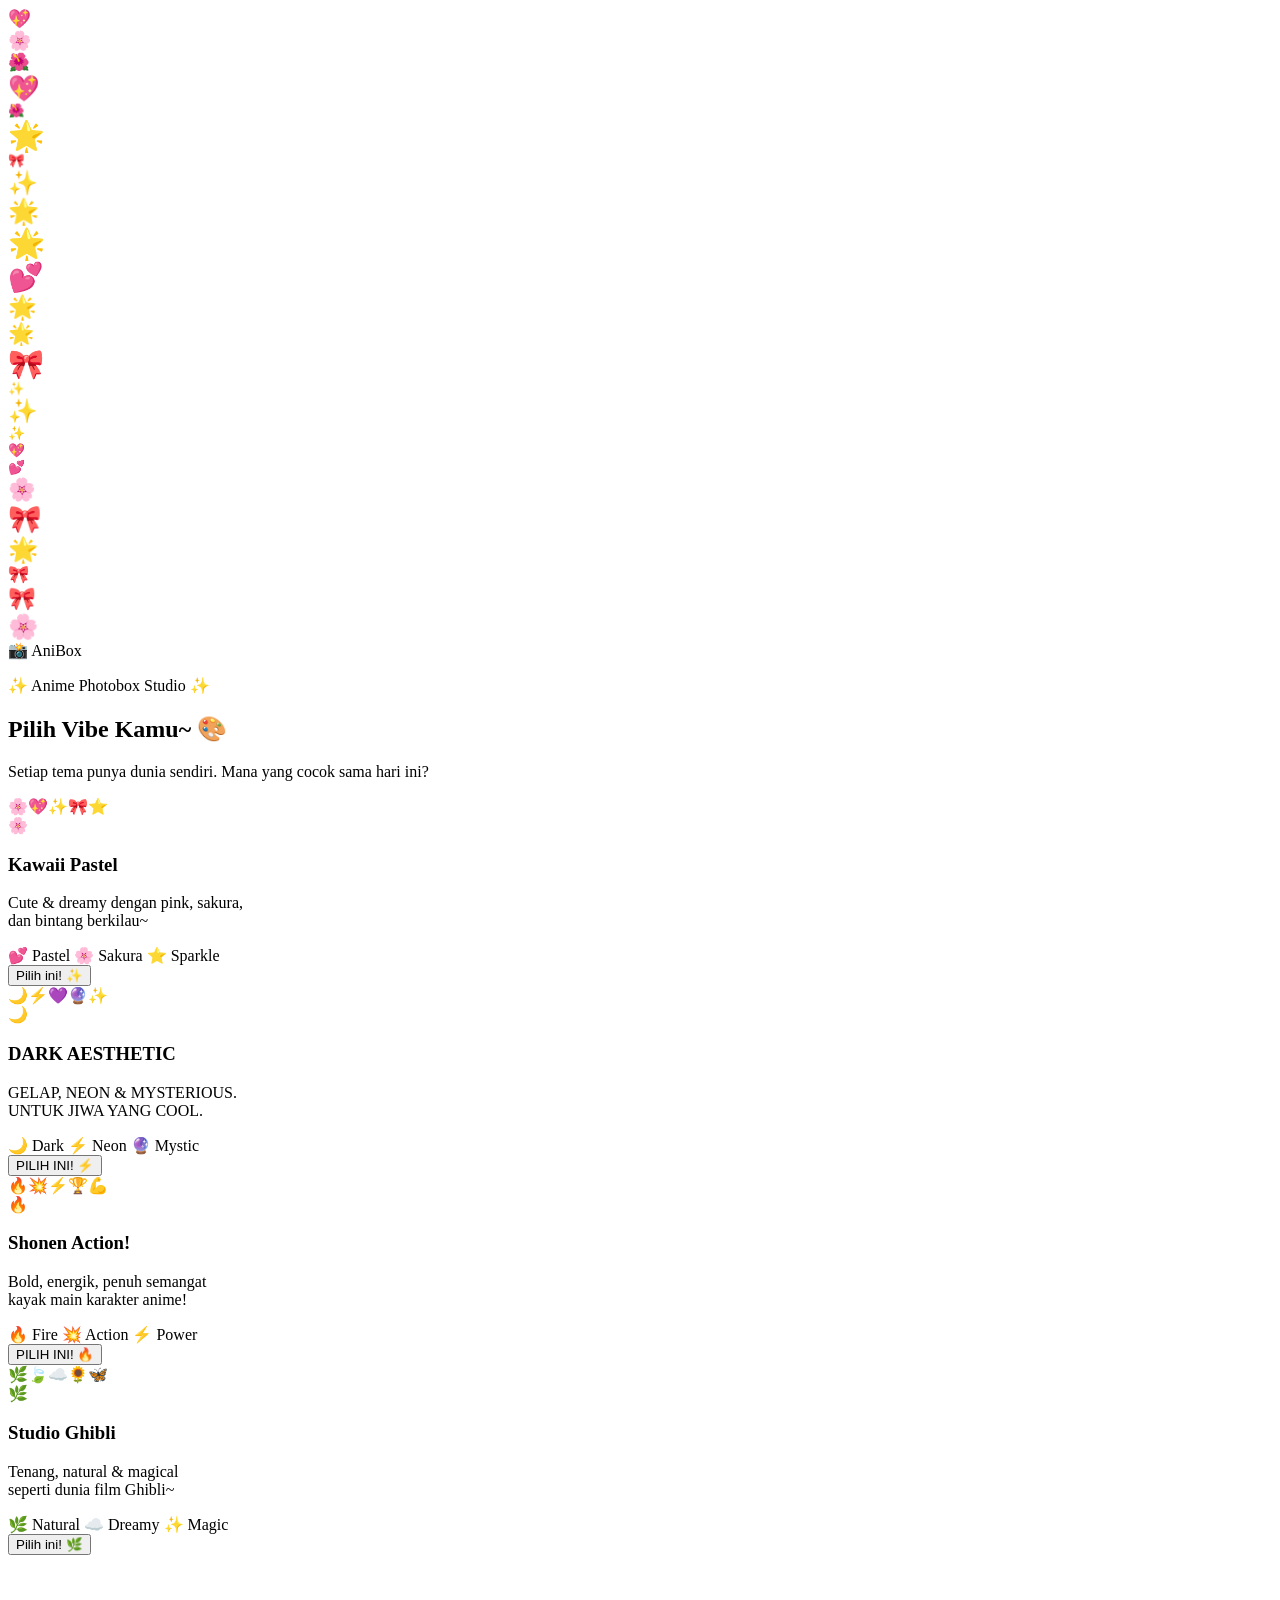
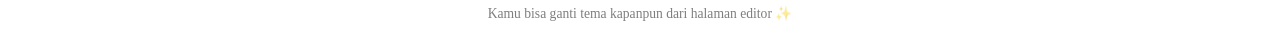
==== index.html @ 1626a088 "update photobox web" ====
<!DOCTYPE html>
<html lang="id">
<head>
  <meta charset="UTF-8">
  <meta name="viewport" content="width=device-width, initial-scale=1.0">
  <title>AniBox ✨ Anime Photobox Studio</title>
  <link rel="stylesheet" href="css/style.css">
</head>
<body>

  <!-- Floating particles background -->
  <div class="particles-bg" id="particles"></div>

  <div class="landing-container">

    <!-- Header / Logo -->
    <header class="landing-header">
      <div class="header-logo">
        <span class="header-logo-emoji">📸</span>
        <span class="header-logo-text">AniBox</span>
      </div>
      <p class="header-tagline">✨ Anime Photobox Studio ✨</p>
    </header>

    <!-- Theme Selector -->
    <section class="selector-section">
      <h2 class="selector-title">Pilih Vibe Kamu~ 🎨</h2>
      <p class="selector-sub">Setiap tema punya dunia sendiri. Mana yang cocok sama hari ini?</p>

      <div class="themes-grid">

        <!-- KAWAII PASTEL -->
        <div class="theme-card kawaii" onclick="selectTheme('kawaii')">
          <div class="card-deco-row">
            <span>🌸</span><span>💖</span><span>✨</span><span>🎀</span><span>⭐</span>
          </div>
          <div class="card-body">
            <div class="card-main-icon">🌸</div>
            <h3 class="card-title-kawaii">Kawaii Pastel</h3>
            <p class="card-desc-kawaii">Cute & dreamy dengan pink, sakura,<br>dan bintang berkilau~</p>
            <div class="card-tags">
              <span>💕 Pastel</span>
              <span>🌸 Sakura</span>
              <span>⭐ Sparkle</span>
            </div>
          </div>
          <button class="pick-btn">Pilih ini! ✨</button>
        </div>

        <!-- DARK AESTHETIC -->
        <div class="theme-card dark-ae" onclick="selectTheme('dark')">
          <div class="card-deco-row">
            <span>🌙</span><span>⚡</span><span>💜</span><span>🔮</span><span>✨</span>
          </div>
          <div class="card-body">
            <div class="card-main-icon">🌙</div>
            <h3 class="card-title-dark">DARK AESTHETIC</h3>
            <p class="card-desc-dark">GELAP, NEON & MYSTERIOUS.<br>UNTUK JIWA YANG COOL.</p>
            <div class="card-tags">
              <span>🌙 Dark</span>
              <span>⚡ Neon</span>
              <span>🔮 Mystic</span>
            </div>
          </div>
          <button class="pick-btn">PILIH INI! ⚡</button>
        </div>

        <!-- SHONEN ACTION -->
        <div class="theme-card shonen" onclick="selectTheme('shonen')">
          <div class="card-deco-row">
            <span>🔥</span><span>💥</span><span>⚡</span><span>🏆</span><span>💪</span>
          </div>
          <div class="card-body">
            <div class="card-main-icon">🔥</div>
            <h3 class="card-title-shonen">Shonen Action!</h3>
            <p class="card-desc-shonen">Bold, energik, penuh semangat<br>kayak main karakter anime!</p>
            <div class="card-tags">
              <span>🔥 Fire</span>
              <span>💥 Action</span>
              <span>⚡ Power</span>
            </div>
          </div>
          <button class="pick-btn">PILIH INI! 🔥</button>
        </div>

        <!-- STUDIO GHIBLI -->
        <div class="theme-card ghibli" onclick="selectTheme('ghibli')">
          <div class="card-deco-row">
            <span>🌿</span><span>🍃</span><span>☁️</span><span>🌻</span><span>🦋</span>
          </div>
          <div class="card-body">
            <div class="card-main-icon">🌿</div>
            <h3 class="card-title-ghibli">Studio Ghibli</h3>
            <p class="card-desc-ghibli">Tenang, natural & magical<br>seperti dunia film Ghibli~</p>
            <div class="card-tags">
              <span>🌿 Natural</span>
              <span>☁️ Dreamy</span>
              <span>✨ Magic</span>
            </div>
          </div>
          <button class="pick-btn">Pilih ini! 🌿</button>
        </div>

      </div>
    </section>

    <!-- Footer hint -->
    <p style="text-align:center; margin-top:50px; opacity:0.5; font-size:0.85rem;">
      Kamu bisa ganti tema kapanpun dari halaman editor ✨
    </p>

  </div><!-- /landing-container -->

  <script src="js/main.js"></script>

</body>
</html>
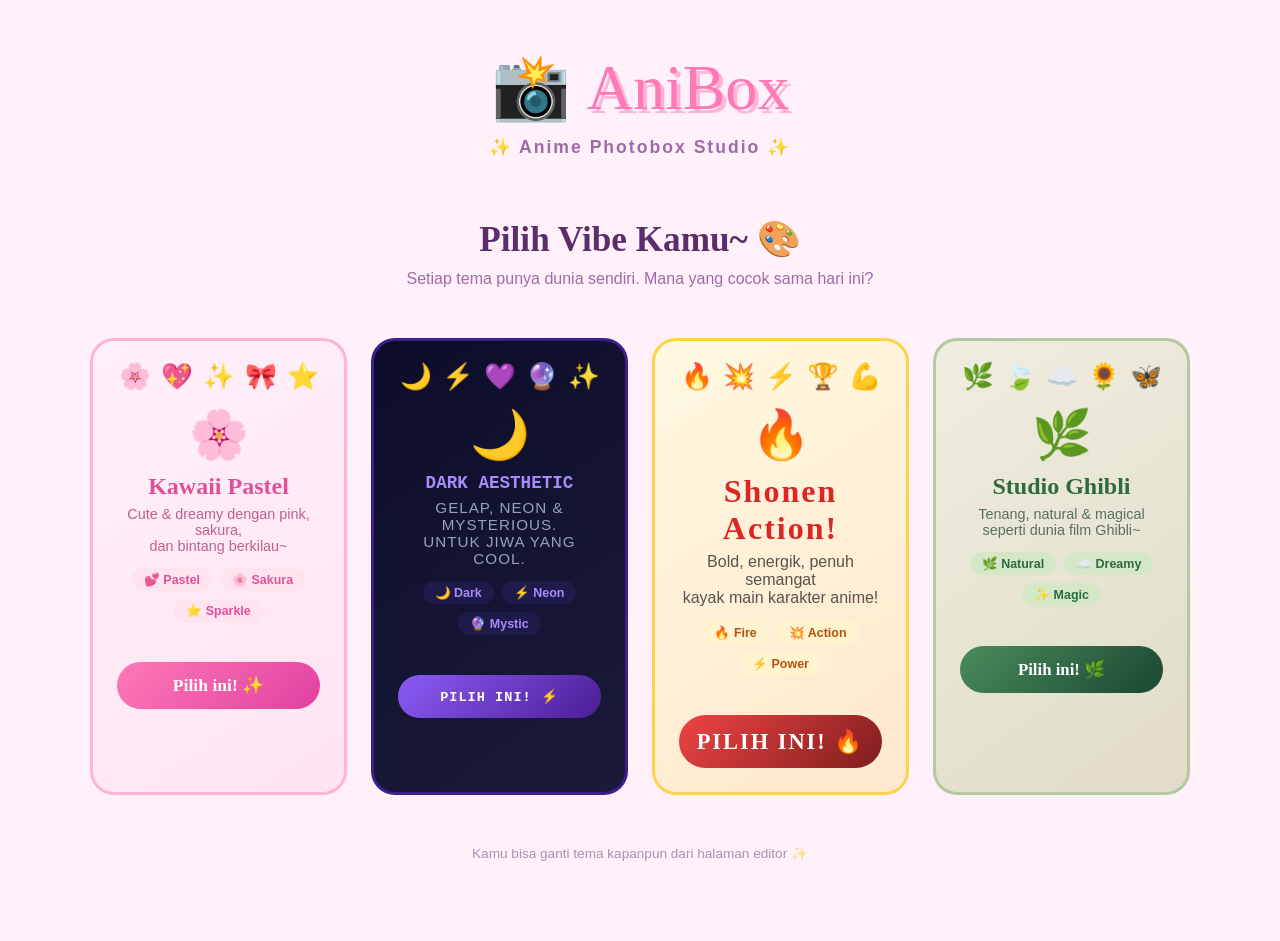
==== commit 085c8413: "perbaiki path css" ====
--- a/index.html
+++ b/index.html
@@ -4,7 +4,7 @@
   <meta charset="UTF-8">
   <meta name="viewport" content="width=device-width, initial-scale=1.0">
   <title>AniBox ✨ Anime Photobox Studio</title>
-  <link rel="stylesheet" href="css/style.css">
+  <link rel="stylesheet" href="CSS/style.css">
 </head>
 <body>
 
--- a/CSS/style.css
+++ b/CSS/style.css
@@ -0,0 +1,657 @@
+/* =============================================
+   ANIBOX - ANIME PHOTOBOX STUDIO
+   Global Styles + 4 Themes
+   ============================================= */
+
+/* --- GOOGLE FONTS IMPORT --- */
+@import url('https://fonts.googleapis.com/css2?family=Fredoka+One&family=Nunito:wght@400;600;700;800;900&family=Orbitron:wght@400;700;900&family=Rajdhani:wght@400;600;700&family=Bangers&family=Barlow+Condensed:wght@400;600;700;900&family=Klee+One:wght@400;600&family=Zen+Maru+Gothic:wght@400;700&display=swap');
+
+/* --- RESET & BASE --- */
+*, *::before, *::after { box-sizing: border-box; margin: 0; padding: 0; }
+html { scroll-behavior: smooth; }
+body { min-height: 100vh; transition: background 0.6s ease, color 0.4s ease; overflow-x: hidden; }
+button { cursor: pointer; border: none; outline: none; }
+img { max-width: 100%; display: block; }
+
+/* =============================================
+   THEME VARIABLES
+   ============================================= */
+
+/* KAWAII PASTEL */
+body.theme-kawaii {
+  --bg: #fff0f9;
+  --bg2: #ffe4f4;
+  --surface: #ffffff;
+  --surface2: #fff5fb;
+  --border: #ffb3d9;
+  --primary: #ff79b7;
+  --primary-dark: #e05a9a;
+  --secondary: #b8d4ff;
+  --accent: #ffd166;
+  --accent2: #a8e6cf;
+  --text: #5c2d6b;
+  --text-light: #a06aaa;
+  --text-inv: #ffffff;
+  --glow: rgba(255, 121, 183, 0.5);
+  --card-grad: linear-gradient(135deg, #fff0f9 0%, #ffe4f0 100%);
+  --btn-grad: linear-gradient(135deg, #ff79b7, #e040a0);
+  --font-display: 'Fredoka One', cursive;
+  --font-body: 'Nunito', sans-serif;
+  --deco-char: '✨';
+  background: var(--bg);
+  color: var(--text);
+  font-family: var(--font-body);
+}
+
+/* DARK AESTHETIC */
+body.theme-dark {
+  --bg: #080818;
+  --bg2: #0d0d2b;
+  --surface: #111128;
+  --surface2: #1a1a3a;
+  --border: #3d1f8a;
+  --primary: #8b5cf6;
+  --primary-dark: #6d28d9;
+  --secondary: #06b6d4;
+  --accent: #f472b6;
+  --accent2: #34d399;
+  --text: #e2e8f0;
+  --text-light: #94a3b8;
+  --text-inv: #ffffff;
+  --glow: rgba(139, 92, 246, 0.6);
+  --card-grad: linear-gradient(135deg, #111128 0%, #1e1b4b 100%);
+  --btn-grad: linear-gradient(135deg, #8b5cf6, #6d28d9);
+  --font-display: 'Orbitron', monospace;
+  --font-body: 'Rajdhani', sans-serif;
+  --deco-char: '⚡';
+  background: var(--bg);
+  color: var(--text);
+  font-family: var(--font-body);
+}
+
+/* SHONEN ACTION */
+body.theme-shonen {
+  --bg: #fffbf0;
+  --bg2: #fff3d0;
+  --surface: #ffffff;
+  --surface2: #fffaee;
+  --border: #fcd34d;
+  --primary: #ef4444;
+  --primary-dark: #b91c1c;
+  --secondary: #f97316;
+  --accent: #fbbf24;
+  --accent2: #1d4ed8;
+  --text: #1c1917;
+  --text-light: #78716c;
+  --text-inv: #ffffff;
+  --glow: rgba(239, 68, 68, 0.5);
+  --card-grad: linear-gradient(135deg, #fffbf0 0%, #fff3d0 100%);
+  --btn-grad: linear-gradient(135deg, #ef4444, #b91c1c);
+  --font-display: 'Bangers', cursive;
+  --font-body: 'Barlow Condensed', sans-serif;
+  --deco-char: '🔥';
+  background: var(--bg);
+  color: var(--text);
+  font-family: var(--font-body);
+  font-size: 1.05rem;
+  letter-spacing: 0.02em;
+}
+
+/* STUDIO GHIBLI */
+body.theme-ghibli {
+  --bg: #f0ede0;
+  --bg2: #e8e4d0;
+  --surface: #faf8f0;
+  --surface2: #f5f2e4;
+  --border: #b5c9a1;
+  --primary: #4a8c5c;
+  --primary-dark: #2d6b40;
+  --secondary: #7ab3d0;
+  --accent: #e8925e;
+  --accent2: #d4a843;
+  --text: #2c3e2d;
+  --text-light: #6b7c6e;
+  --text-inv: #ffffff;
+  --glow: rgba(74, 140, 92, 0.4);
+  --card-grad: linear-gradient(135deg, #f0ede0 0%, #e0dcc8 100%);
+  --btn-grad: linear-gradient(135deg, #4a8c5c, #2d6b40);
+  --font-display: 'Klee One', cursive;
+  --font-body: 'Zen Maru Gothic', sans-serif;
+  --deco-char: '🌿';
+  background: var(--bg);
+  color: var(--text);
+  font-family: var(--font-body);
+}
+
+/* Fallback default (before theme selected) */
+body:not([class*="theme-"]) {
+  --bg: #f8f0ff; --surface: #fff; --primary: #9b59b6;
+  --text: #2c1e4a; --font-body: 'Nunito', sans-serif;
+  --font-display: 'Fredoka One', cursive;
+  --btn-grad: linear-gradient(135deg, #9b59b6, #7d3c98);
+  background: var(--bg); color: var(--text); font-family: var(--font-body);
+}
+
+/* =============================================
+   SHARED COMPONENTS
+   ============================================= */
+
+.nav-bar {
+  display: flex; align-items: center; justify-content: space-between;
+  padding: 14px 30px; position: sticky; top: 0; z-index: 100;
+  background: var(--surface); border-bottom: 2px solid var(--border);
+  backdrop-filter: blur(10px);
+}
+.nav-logo { display: flex; align-items: center; gap: 10px; text-decoration: none; }
+.nav-logo-emoji { font-size: 1.8rem; }
+.nav-logo-text { font-family: var(--font-display); font-size: 1.5rem; color: var(--primary); }
+.nav-links { display: flex; gap: 8px; }
+.nav-link {
+  padding: 8px 18px; border-radius: 20px; font-family: var(--font-body);
+  font-weight: 700; font-size: 0.9rem; text-decoration: none; cursor: pointer;
+  color: var(--text-light); transition: all 0.3s;
+  border: 2px solid transparent;
+}
+.nav-link:hover, .nav-link.active {
+  color: var(--primary); border-color: var(--primary);
+  background: var(--surface2);
+}
+.nav-theme-badge {
+  padding: 6px 14px; border-radius: 20px; font-size: 0.8rem; font-weight: 700;
+  background: var(--btn-grad); color: var(--text-inv);
+}
+
+/* =============================================
+   INDEX PAGE - THEME SELECTOR
+   ============================================= */
+
+.landing-page { min-height: 100vh; position: relative; overflow: hidden; }
+
+.particles-bg {
+  position: fixed; inset: 0; pointer-events: none; z-index: 0; overflow: hidden;
+}
+.particle {
+  position: absolute; bottom: -50px; animation: floatUp linear infinite;
+  opacity: 0.7; user-select: none;
+}
+@keyframes floatUp {
+  0%   { transform: translateY(0) rotate(0deg); opacity: 0.8; }
+  100% { transform: translateY(-110vh) rotate(360deg); opacity: 0; }
+}
+
+.landing-container {
+  position: relative; z-index: 1; max-width: 1200px;
+  margin: 0 auto; padding: 50px 20px 80px;
+}
+
+.landing-header { text-align: center; margin-bottom: 60px; }
+.header-logo { display: flex; align-items: center; justify-content: center; gap: 16px; margin-bottom: 12px; }
+.header-logo-emoji { font-size: 4rem; animation: bobble 2s ease-in-out infinite; }
+@keyframes bobble { 0%,100%{transform:translateY(0)} 50%{transform:translateY(-10px)} }
+.header-logo-text {
+  font-family: var(--font-display); font-size: 4rem; color: var(--primary);
+  text-shadow: 4px 4px 0 var(--glow, rgba(0,0,0,0.1));
+}
+.header-tagline { font-size: 1.1rem; color: var(--text-light); font-weight: 600; letter-spacing: 2px; }
+
+.selector-section { text-align: center; }
+.selector-title {
+  font-family: var(--font-display); font-size: 2.2rem; color: var(--text);
+  margin-bottom: 10px;
+}
+.selector-sub { color: var(--text-light); font-size: 1rem; margin-bottom: 50px; }
+
+.themes-grid {
+  display: grid; grid-template-columns: repeat(auto-fit, minmax(250px, 1fr));
+  gap: 24px; max-width: 1100px; margin: 0 auto;
+}
+
+.theme-card {
+  position: relative; border-radius: 24px; overflow: hidden;
+  cursor: pointer; transition: transform 0.4s cubic-bezier(.175,.885,.32,1.275), box-shadow 0.4s;
+  border: 3px solid transparent;
+}
+.theme-card:hover { transform: translateY(-12px) scale(1.02); }
+
+/* Kawaii card */
+.theme-card.kawaii { background: linear-gradient(145deg, #fff0f9, #ffe4f0); border-color: #ffb3d9; }
+.theme-card.kawaii:hover { box-shadow: 0 20px 60px rgba(255,121,183,0.4); border-color: #ff79b7; }
+
+/* Dark card */
+.theme-card.dark-ae { background: linear-gradient(145deg, #0d0d2b, #1a1a3a); border-color: #3d1f8a; }
+.theme-card.dark-ae:hover { box-shadow: 0 20px 60px rgba(139,92,246,0.5); border-color: #8b5cf6; }
+
+/* Shonen card */
+.theme-card.shonen { background: linear-gradient(145deg, #fff8e1, #ffe8cc); border-color: #fcd34d; }
+.theme-card.shonen:hover { box-shadow: 0 20px 60px rgba(239,68,68,0.4); border-color: #ef4444; }
+
+/* Ghibli card */
+.theme-card.ghibli { background: linear-gradient(145deg, #f0ede0, #e0dcc8); border-color: #b5c9a1; }
+.theme-card.ghibli:hover { box-shadow: 0 20px 60px rgba(74,140,92,0.4); border-color: #4a8c5c; }
+
+.card-deco-row {
+  display: flex; justify-content: center; gap: 10px; padding: 20px 20px 0;
+  font-size: 1.6rem;
+}
+.card-deco-row span { animation: wiggle 1.5s ease-in-out infinite; }
+.card-deco-row span:nth-child(2) { animation-delay: 0.2s; }
+.card-deco-row span:nth-child(3) { animation-delay: 0.4s; }
+.card-deco-row span:nth-child(4) { animation-delay: 0.6s; }
+.card-deco-row span:nth-child(5) { animation-delay: 0.8s; }
+@keyframes wiggle { 0%,100%{transform:rotate(-8deg)} 50%{transform:rotate(8deg)} }
+
+.card-body { padding: 16px 24px 20px; text-align: center; }
+.card-main-icon { font-size: 3rem; margin-bottom: 10px; }
+
+.card-title-kawaii  { font-family:'Fredoka One',cursive; color:#e0509a; font-size:1.5rem; margin-bottom:6px; }
+.card-title-dark    { font-family:'Orbitron',monospace; color:#a78bfa; font-size:1.1rem; margin-bottom:6px; text-transform:uppercase; }
+.card-title-shonen  { font-family:'Bangers',cursive; color:#dc2626; font-size:2rem; letter-spacing:2px; margin-bottom:6px; }
+.card-title-ghibli  { font-family:'Klee One',cursive; color:#2d6b40; font-size:1.5rem; margin-bottom:6px; }
+
+.card-desc-kawaii  { color:#c06090; font-family:'Nunito',sans-serif; font-size:0.9rem; margin-bottom:14px; }
+.card-desc-dark    { color:#94a3b8; font-family:'Rajdhani',sans-serif; font-size:0.95rem; letter-spacing:1px; margin-bottom:14px; }
+.card-desc-shonen  { color:#57534e; font-family:'Barlow Condensed',sans-serif; font-size:1rem; margin-bottom:14px; }
+.card-desc-ghibli  { color:#5a7060; font-family:'Zen Maru Gothic',sans-serif; font-size:0.9rem; margin-bottom:14px; }
+
+.card-tags { display:flex; gap:8px; justify-content:center; flex-wrap:wrap; margin-bottom:20px; }
+.card-tags span {
+  padding:4px 12px; border-radius:20px; font-size:0.78rem; font-weight:700;
+}
+.kawaii  .card-tags span { background:#ffe4f0; color:#e0509a; }
+.dark-ae .card-tags span { background:#1e1b4b; color:#a78bfa; }
+.shonen  .card-tags span { background:#fff3d0; color:#b45309; }
+.ghibli  .card-tags span { background:#d4e8c8; color:#2d6b40; }
+
+.pick-btn {
+  width:calc(100% - 48px); margin:0 24px 24px; padding:13px;
+  border-radius:50px; font-weight:800; font-size:0.95rem;
+  transition: transform 0.2s, box-shadow 0.2s;
+}
+.pick-btn:hover { transform:scale(1.05); }
+.pick-btn:active { transform:scale(0.97); }
+
+.kawaii  .pick-btn { background:linear-gradient(135deg,#ff79b7,#e040a0); color:#fff; font-family:'Fredoka One',cursive; font-size:1.1rem; }
+.dark-ae .pick-btn { background:linear-gradient(135deg,#8b5cf6,#4c1d95); color:#fff; font-family:'Orbitron',monospace; font-size:0.85rem; letter-spacing:1px; }
+.shonen  .pick-btn { background:linear-gradient(135deg,#ef4444,#7f1d1d); color:#fff; font-family:'Bangers',cursive; font-size:1.4rem; letter-spacing:2px; }
+.ghibli  .pick-btn { background:linear-gradient(135deg,#4a8c5c,#1a4731); color:#fff; font-family:'Klee One',cursive; font-size:1.05rem; }
+
+/* =============================================
+   EDITOR PAGE
+   ============================================= */
+
+.editor-page { min-height: 100vh; }
+
+.editor-layout {
+  display: grid;
+  grid-template-columns: 260px 1fr 260px;
+  gap: 0; height: calc(100vh - 65px);
+}
+
+/* Left Panel - Upload & Settings */
+.panel-left {
+  background: var(--surface); border-right: 2px solid var(--border);
+  padding: 20px 16px; overflow-y: auto; display: flex; flex-direction: column; gap: 20px;
+}
+
+/* Center - Canvas */
+.editor-center {
+  background: var(--bg2); display: flex; flex-direction: column;
+  align-items: center; justify-content: flex-start;
+  padding: 24px 20px; overflow-y: auto; gap: 16px;
+}
+
+/* Right Panel - Decor */
+.panel-right {
+  background: var(--surface); border-left: 2px solid var(--border);
+  padding: 20px 16px; overflow-y: auto; display: flex; flex-direction: column; gap: 20px;
+}
+
+.panel-section-title {
+  font-family: var(--font-display); font-size: 0.95rem; color: var(--primary);
+  text-transform: uppercase; letter-spacing: 1px; margin-bottom: 10px;
+  padding-bottom: 6px; border-bottom: 2px solid var(--border);
+}
+
+/* Strip Layout Picker */
+.strip-picker { display: grid; grid-template-columns: repeat(4,1fr); gap: 8px; }
+.strip-btn {
+  display: flex; flex-direction: column; align-items: center; justify-content: center;
+  padding: 10px 4px; border-radius: 12px; background: var(--surface2);
+  border: 2px solid var(--border); transition: all 0.2s; font-size: 0.7rem;
+  color: var(--text-light); font-weight: 700; gap: 5px;
+}
+.strip-btn .strip-icon { display: flex; flex-direction: column; gap: 2px; align-items: center; }
+.strip-icon .s-bar { width: 18px; height: 4px; background: var(--text-light); border-radius: 2px; }
+.strip-btn:hover, .strip-btn.active {
+  border-color: var(--primary); color: var(--primary); background: var(--surface);
+}
+.strip-btn.active .s-bar { background: var(--primary); }
+
+/* Upload slots */
+.upload-slots { display: flex; flex-direction: column; gap: 10px; }
+.upload-slot {
+  position: relative; border: 2px dashed var(--border); border-radius: 12px;
+  height: 100px; display: flex; align-items: center; justify-content: center;
+  cursor: pointer; transition: all 0.3s; overflow: hidden; background: var(--surface2);
+}
+.upload-slot:hover { border-color: var(--primary); background: var(--bg2); }
+.upload-slot.has-photo { border-style: solid; border-color: var(--primary); }
+.upload-slot img { width: 100%; height: 100%; object-fit: cover; position: absolute; inset: 0; }
+.upload-slot-label {
+  display: flex; flex-direction: column; align-items: center; gap: 4px;
+  color: var(--text-light); font-size: 0.8rem; font-weight: 600; z-index: 1;
+}
+.upload-slot-label span:first-child { font-size: 1.8rem; }
+.upload-slot .remove-photo {
+  position: absolute; top: 5px; right: 5px; z-index: 10;
+  background: rgba(0,0,0,0.6); color: white; border-radius: 50%;
+  width: 22px; height: 22px; font-size: 0.75rem; display: none;
+  align-items: center; justify-content: center;
+}
+.upload-slot.has-photo:hover .remove-photo { display: flex; }
+.upload-slot input[type=file] { display: none; }
+
+/* Canvas area */
+.canvas-wrapper {
+  position: relative; display: inline-block;
+  box-shadow: 0 10px 50px rgba(0,0,0,0.2); border-radius: 8px; overflow: hidden;
+}
+#mainCanvas { display: block; max-width: 100%; max-height: 520px; }
+#stickerLayer {
+  position: absolute; inset: 0; pointer-events: none;
+  /* stickers placed inside here */
+}
+.placed-sticker {
+  position: absolute; font-size: 2rem; cursor: move; pointer-events: all;
+  user-select: none; transform: translate(-50%, -50%); transition: transform 0.1s;
+  filter: drop-shadow(1px 1px 3px rgba(0,0,0,0.4));
+  animation: popIn 0.3s cubic-bezier(.175,.885,.32,1.275);
+}
+.placed-sticker:hover { transform: translate(-50%,-50%) scale(1.2); }
+.placed-sticker .sticker-del {
+  display: none; position: absolute; top: -8px; right: -8px;
+  background: #ef4444; color: white; border-radius: 50%;
+  width: 18px; height: 18px; font-size: 10px; align-items: center; justify-content: center; cursor: pointer;
+}
+.placed-sticker:hover .sticker-del { display: flex; }
+@keyframes popIn { from{transform:translate(-50%,-50%) scale(0)} to{transform:translate(-50%,-50%) scale(1)} }
+
+/* Canvas action bar */
+.canvas-actions { display: flex; gap: 10px; flex-wrap: wrap; justify-content: center; }
+.action-btn {
+  padding: 10px 24px; border-radius: 50px; font-weight: 800; font-size: 0.9rem;
+  background: var(--btn-grad); color: var(--text-inv); transition: all 0.2s;
+  display: flex; align-items: center; gap: 6px;
+}
+.action-btn:hover { transform: scale(1.05); filter: brightness(1.1); }
+.action-btn.secondary {
+  background: var(--surface); color: var(--primary);
+  border: 2px solid var(--primary);
+}
+.action-btn.secondary:hover { background: var(--surface2); }
+
+/* Filters grid */
+.filters-grid { display: grid; grid-template-columns: repeat(2,1fr); gap: 8px; }
+.filter-btn {
+  padding: 8px 6px; border-radius: 10px; background: var(--surface2);
+  border: 2px solid var(--border); font-size: 0.78rem; font-weight: 700;
+  color: var(--text-light); transition: all 0.2s; text-align: center;
+}
+.filter-btn .filter-preview {
+  width: 40px; height: 28px; border-radius: 6px; margin: 0 auto 4px;
+  background: linear-gradient(135deg, #ff9a9e, #a18cd1 50%, #ffecd2);
+}
+.filter-btn:hover, .filter-btn.active { border-color: var(--primary); color: var(--primary); background: var(--surface); }
+.filter-btn.active { box-shadow: 0 0 0 2px var(--glow, rgba(0,0,0,0.15)); }
+
+/* Filters CSS classes */
+.filter-normal   { filter: none; }
+.filter-soft     { filter: brightness(1.1) saturate(0.85) blur(0.3px); }
+.filter-manga    { filter: grayscale(1) contrast(1.6); }
+.filter-pastel   { filter: saturate(0.7) brightness(1.2) hue-rotate(10deg); }
+.filter-neon     { filter: saturate(2.5) brightness(1.05) contrast(1.1); }
+.filter-vintage  { filter: sepia(0.7) saturate(0.9) brightness(0.95); }
+.filter-dreamy   { filter: blur(0.5px) brightness(1.15) saturate(1.3) hue-rotate(-15deg); }
+.filter-dark     { filter: brightness(0.75) contrast(1.3) saturate(1.2); }
+
+/* Filter preview colors */
+.fp-normal  { background: linear-gradient(135deg, #ff9a9e, #fad0c4); }
+.fp-soft    { background: linear-gradient(135deg, #ffecd2, #fcb69f); filter: brightness(1.1) saturate(0.8); }
+.fp-manga   { background: linear-gradient(135deg, #ccc, #333); }
+.fp-pastel  { background: linear-gradient(135deg, #e8c1f4, #c1d9f4); }
+.fp-neon    { background: linear-gradient(135deg, #ff00ff, #00ffff); }
+.fp-vintage { background: linear-gradient(135deg, #c8a97e, #9e7b52); }
+.fp-dreamy  { background: linear-gradient(135deg, #e0c3fc, #8ec5fc); }
+.fp-dark    { background: linear-gradient(135deg, #374151, #1f2937); }
+
+/* Frames grid */
+.frames-grid { display: grid; grid-template-columns: repeat(2,1fr); gap: 8px; }
+.frame-btn {
+  padding: 8px; border-radius: 10px; background: var(--surface2);
+  border: 2px solid var(--border); font-size: 0.78rem; font-weight: 700;
+  color: var(--text-light); transition: all 0.2s; text-align: center; cursor: pointer;
+}
+.frame-btn .frame-preview {
+  width: 40px; height: 32px; border-radius: 4px; margin: 0 auto 4px;
+  display: flex; align-items: center; justify-content: center; font-size: 1rem;
+}
+.frame-btn:hover, .frame-btn.active { border-color: var(--primary); color: var(--primary); background: var(--surface); }
+
+/* Stickers grid */
+.stickers-grid { display: grid; grid-template-columns: repeat(5,1fr); gap: 6px; }
+.sticker-btn {
+  font-size: 1.4rem; padding: 6px; border-radius: 8px;
+  background: var(--surface2); border: 2px solid transparent;
+  transition: all 0.2s; text-align: center; cursor: pointer;
+}
+.sticker-btn:hover { background: var(--surface); border-color: var(--primary); transform: scale(1.2); }
+.sticker-btn.selected { border-color: var(--primary); background: var(--bg2); box-shadow: 0 0 0 2px var(--glow,rgba(0,0,0,0.1)); }
+
+.hint-text { font-size: 0.78rem; color: var(--text-light); background: var(--surface2); padding: 8px 10px; border-radius: 8px; text-align: center; }
+
+/* Canvas bg color picker */
+.bg-colors { display: flex; gap: 8px; flex-wrap: wrap; }
+.bg-color-btn {
+  width: 32px; height: 32px; border-radius: 50%; cursor: pointer;
+  border: 3px solid transparent; transition: all 0.2s;
+}
+.bg-color-btn:hover, .bg-color-btn.active { border-color: var(--primary); transform: scale(1.15); }
+
+/* =============================================
+   GALLERY PAGE
+   ============================================= */
+
+.gallery-page { min-height: 100vh; }
+
+.gallery-hero {
+  text-align: center; padding: 50px 20px 30px;
+}
+.gallery-title {
+  font-family: var(--font-display); font-size: 2.5rem; color: var(--primary); margin-bottom: 8px;
+}
+.gallery-sub { color: var(--text-light); font-size: 1rem; }
+
+.gallery-grid {
+  display: grid; grid-template-columns: repeat(auto-fill, minmax(220px, 1fr));
+  gap: 20px; max-width: 1100px; margin: 0 auto; padding: 20px;
+}
+
+.gallery-card {
+  border-radius: 16px; overflow: hidden; background: var(--surface);
+  border: 2px solid var(--border); transition: all 0.3s; position: relative;
+}
+.gallery-card:hover { transform: translateY(-6px); box-shadow: 0 15px 40px rgba(0,0,0,0.15); border-color: var(--primary); }
+.gallery-card img { width: 100%; height: 200px; object-fit: cover; display: block; }
+.gallery-card-footer {
+  padding: 12px 14px; display: flex; justify-content: space-between; align-items: center;
+}
+.gallery-card-date { font-size: 0.8rem; color: var(--text-light); }
+.gallery-card-actions { display: flex; gap: 8px; }
+.gallery-btn {
+  padding: 6px 12px; border-radius: 20px; font-size: 0.78rem; font-weight: 700;
+  transition: all 0.2s;
+}
+.gallery-btn.download { background: var(--btn-grad); color: var(--text-inv); }
+.gallery-btn.delete { background: var(--surface2); color: #ef4444; border: 1.5px solid #ef4444; }
+.gallery-btn:hover { transform: scale(1.05); }
+
+.gallery-empty {
+  grid-column: 1/-1; text-align: center; padding: 80px 20px;
+  color: var(--text-light);
+}
+.gallery-empty-icon { font-size: 5rem; margin-bottom: 16px; opacity: 0.5; }
+.gallery-empty h3 { font-family: var(--font-display); font-size: 1.5rem; margin-bottom: 8px; }
+.go-editor-btn {
+  display: inline-block; margin-top: 20px; padding: 12px 30px;
+  background: var(--btn-grad); color: var(--text-inv);
+  border-radius: 50px; font-weight: 800; text-decoration: none; transition: all 0.2s;
+}
+.go-editor-btn:hover { transform: scale(1.05); filter: brightness(1.1); }
+
+/* Toasts / notifications */
+.toast {
+  position: fixed; bottom: 30px; left: 50%; transform: translateX(-50%) translateY(100px);
+  background: var(--surface); border: 2px solid var(--primary); color: var(--text);
+  padding: 12px 24px; border-radius: 50px; font-weight: 700; font-size: 0.9rem;
+  box-shadow: 0 8px 30px rgba(0,0,0,0.2); z-index: 9999; transition: transform 0.4s cubic-bezier(.175,.885,.32,1.275);
+}
+.toast.show { transform: translateX(-50%) translateY(0); }
+
+/* =============================================
+   UTILITY & MISC
+   ============================================= */
+
+.text-primary { color: var(--primary); }
+.font-display  { font-family: var(--font-display); }
+
+/* Dark theme special: glowing elements */
+body.theme-dark .nav-bar { border-bottom-color: #3d1f8a; box-shadow: 0 2px 20px rgba(139,92,246,0.2); }
+body.theme-dark .action-btn { box-shadow: 0 0 20px rgba(139,92,246,0.4); }
+body.theme-dark .theme-card.dark-ae { box-shadow: inset 0 0 40px rgba(139,92,246,0.1); }
+
+/* Shonen special: comic-style shadows */
+body.theme-shonen .action-btn { box-shadow: 4px 4px 0 #7f1d1d; }
+body.theme-shonen .theme-card.shonen { box-shadow: 4px 4px 0 #fbbf24; }
+
+/* Responsive */
+@media (max-width: 900px) {
+  .editor-layout { grid-template-columns: 1fr; height: auto; }
+  .panel-left, .panel-right { border: none; border-bottom: 2px solid var(--border); }
+  .themes-grid { grid-template-columns: 1fr 1fr; }
+}
+@media (max-width: 600px) {
+  .themes-grid { grid-template-columns: 1fr; }
+  .header-logo-text { font-size: 2.5rem; }
+}
+
+/* =============================================
+   CAMERA MODAL
+   ============================================= */
+
+.cam-open-btn {
+  width: 100%; padding: 12px; margin-bottom: 12px;
+  border-radius: 12px; font-weight: 800; font-size: 0.95rem;
+  background: var(--btn-grad); color: var(--text-inv);
+  display: flex; align-items: center; justify-content: center; gap: 8px;
+  transition: all 0.2s;
+}
+.cam-open-btn:hover { transform: scale(1.03); filter: brightness(1.1); }
+.cam-open-btn span { font-size: 1.2rem; }
+
+/* Modal overlay */
+.cam-modal {
+  display: none; position: fixed; inset: 0; z-index: 1000;
+  background: rgba(0, 0, 0, 0.8); backdrop-filter: blur(8px);
+  align-items: center; justify-content: center;
+}
+.cam-modal.open { display: flex; animation: fadeIn 0.3s ease; }
+@keyframes fadeIn { from { opacity: 0; } to { opacity: 1; } }
+
+.cam-modal-inner {
+  background: var(--surface); border: 2px solid var(--border);
+  border-radius: 24px; width: min(600px, 95vw); overflow: hidden;
+  box-shadow: 0 30px 80px rgba(0, 0, 0, 0.5);
+  animation: slideUp 0.35s cubic-bezier(.175,.885,.32,1.275);
+}
+@keyframes slideUp { from { transform: translateY(40px); opacity: 0; } to { transform: translateY(0); opacity: 1; } }
+
+.cam-modal-header {
+  display: flex; align-items: center; justify-content: space-between;
+  padding: 16px 20px; border-bottom: 2px solid var(--border);
+  background: var(--surface2);
+}
+.cam-title { font-family: var(--font-display); font-size: 1.2rem; color: var(--primary); }
+.cam-slot-label {
+  font-size: 0.82rem; font-weight: 700; padding: 4px 12px;
+  background: var(--btn-grad); color: var(--text-inv); border-radius: 20px;
+}
+.cam-close-btn {
+  width: 32px; height: 32px; border-radius: 50%; background: var(--bg2);
+  color: var(--text); font-size: 1rem; font-weight: 900; display: flex;
+  align-items: center; justify-content: center; transition: all 0.2s;
+}
+.cam-close-btn:hover { background: #ef4444; color: white; }
+
+/* Video area */
+.cam-video-wrap {
+  position: relative; background: #000; width: 100%; aspect-ratio: 4/3;
+  overflow: hidden;
+}
+#camVideo {
+  width: 100%; height: 100%; object-fit: cover;
+  transform: scaleX(-1); /* Mirror for selfie */
+}
+
+/* Flash effect */
+.cam-flash {
+  position: absolute; inset: 0; background: #fff;
+  opacity: 0; pointer-events: none; transition: opacity 0.1s;
+}
+
+/* Countdown overlay */
+.cam-countdown {
+  position: absolute; inset: 0; display: none;
+  align-items: center; justify-content: center;
+  font-size: 8rem; font-family: var(--font-display);
+  color: white; text-shadow: 0 0 30px rgba(0,0,0,0.8);
+  background: rgba(0,0,0,0.3);
+  animation: countPulse 0.9s ease-in-out infinite;
+}
+.cam-countdown.show { display: flex; }
+@keyframes countPulse {
+  0%, 100% { transform: scale(1); }
+  50%       { transform: scale(1.15); }
+}
+
+/* Error */
+.cam-error {
+  padding: 20px; text-align: center; color: #ef4444;
+  font-weight: 700; background: #fee2e2; margin: 16px;
+  border-radius: 12px; font-size: 0.9rem;
+}
+
+/* Camera controls */
+.cam-controls {
+  padding: 16px 20px; gap: 10px; flex-wrap: wrap; justify-content: center;
+}
+.cam-btn {
+  padding: 10px 20px; border-radius: 50px; font-weight: 800;
+  font-size: 0.88rem; transition: all 0.2s; display: flex;
+  align-items: center; gap: 6px;
+}
+.cam-btn-flip  { background: var(--surface2); color: var(--text); border: 2px solid var(--border); }
+.cam-btn-timer { background: var(--surface2); color: var(--text); border: 2px solid var(--border); }
+.cam-btn-snap  { background: var(--btn-grad); color: var(--text-inv); font-size: 1rem; padding: 12px 28px; }
+.cam-btn-auto  { background: var(--surface2); color: var(--primary); border: 2px solid var(--primary); }
+.cam-btn:hover { transform: scale(1.06); filter: brightness(1.1); }
+
+.cam-hint {
+  text-align: center; font-size: 0.8rem; color: var(--text-light);
+  padding: 0 20px 16px; line-height: 1.5;
+}
+
+/* Dark theme: neon glow on camera modal */
+body.theme-dark .cam-modal-inner {
+  box-shadow: 0 0 60px rgba(139, 92, 246, 0.4), 0 30px 80px rgba(0,0,0,0.7);
+}
+body.theme-dark .cam-btn-snap { box-shadow: 0 0 20px rgba(139, 92, 246, 0.5); }
